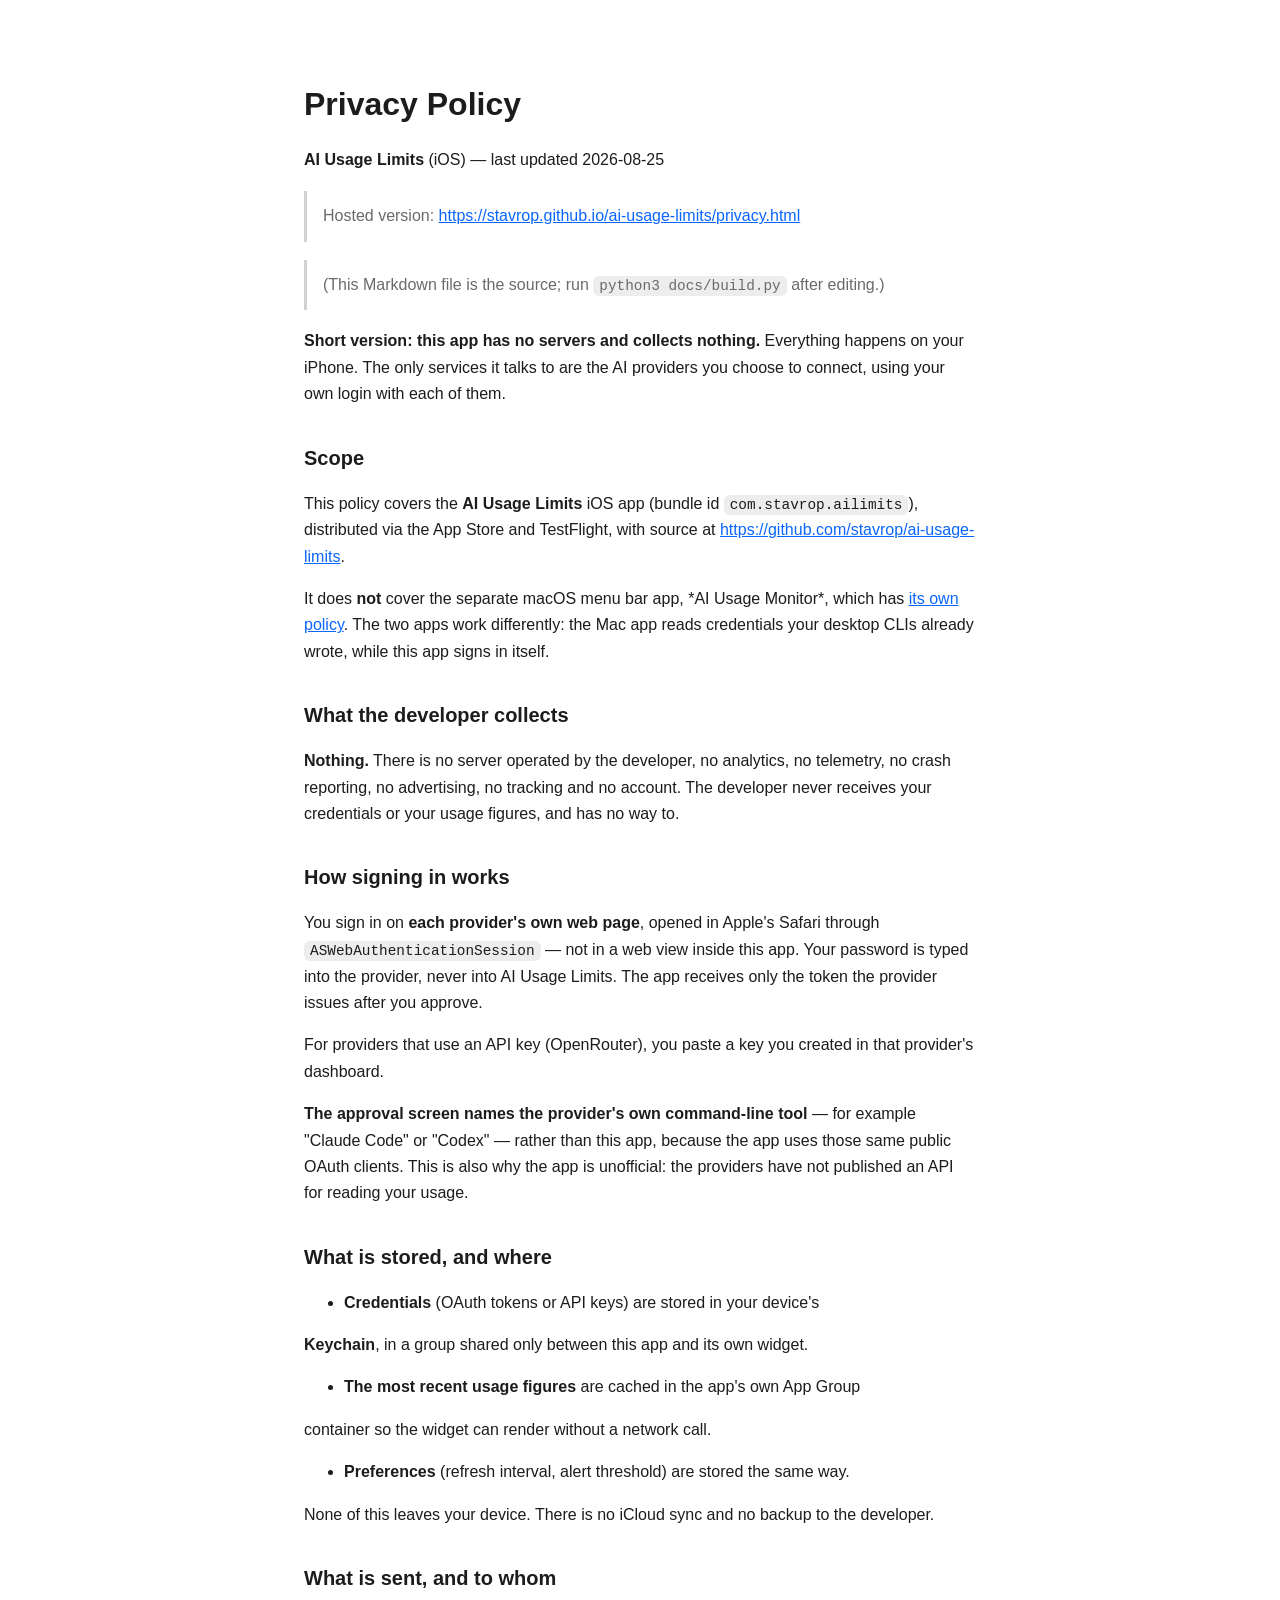
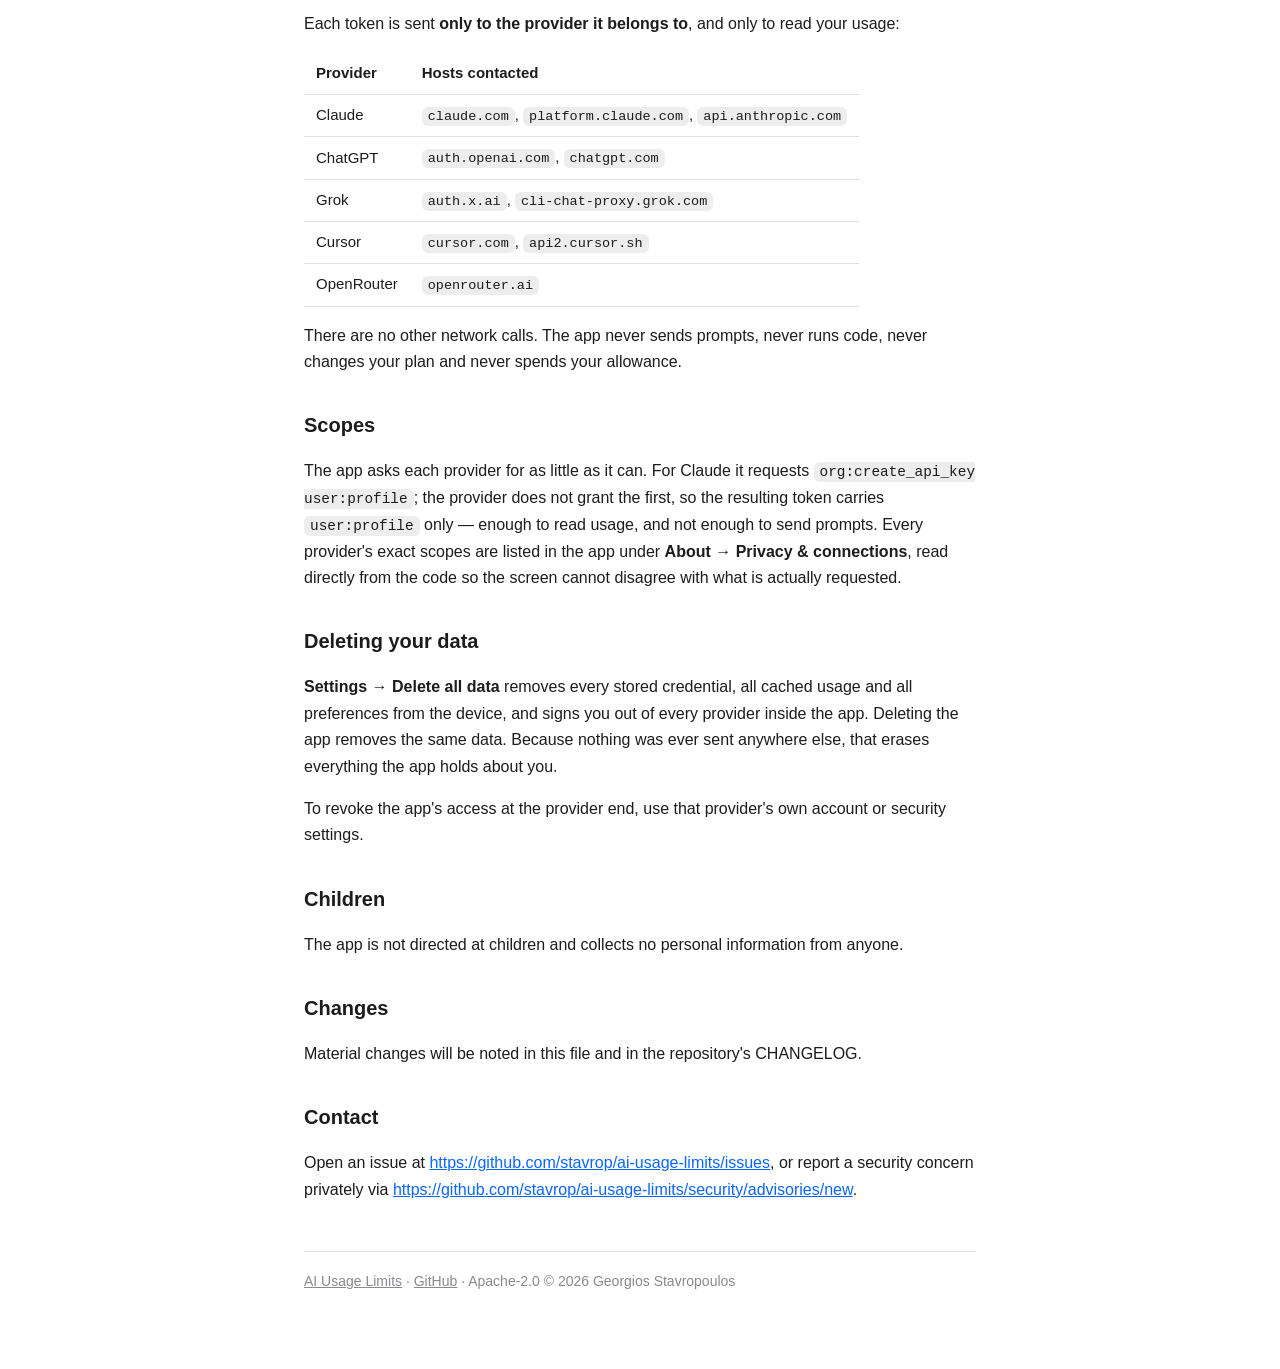
==== docs/privacy.html @ bb5d36d5 "docs: GitHub Pages site, terms of service, and support links in the README Adds a Pages site under d" ====
<!doctype html>
<html lang="en">
<head>
<meta charset="utf-8">
<meta name="viewport" content="width=device-width, initial-scale=1">
<title>Privacy Policy — AI Usage Limits</title>
<link rel="stylesheet" href="style.css">
</head>
<body>
<div class="wrap">
<h1>Privacy Policy</h1>
<p><strong>AI Usage Limits</strong> (iOS) — last updated 2026-08-25</p>
<blockquote>Hosted version: <a href="https://stavrop.github.io/ai-usage-limits/privacy.html">https://stavrop.github.io/ai-usage-limits/privacy.html</a></blockquote>
<blockquote>(This Markdown file is the source; run <code>python3 docs/build.py</code> after editing.)</blockquote>
<p><strong>Short version: this app has no servers and collects nothing.</strong> Everything happens on your iPhone. The only services it talks to are the AI providers you choose to connect, using your own login with each of them.</p>
<h2>Scope</h2>
<p>This policy covers the <strong>AI Usage Limits</strong> iOS app (bundle id <code>com.stavrop.ailimits</code>), distributed via the App Store and TestFlight, with source at <a href="https://github.com/stavrop/ai-usage-limits">https://github.com/stavrop/ai-usage-limits</a>.</p>
<p>It does <strong>not</strong> cover the separate macOS menu bar app, *AI Usage Monitor*, which has <a href="https://stavrop.github.io/ai-usage-monitor/privacy.html">its own policy</a>. The two apps work differently: the Mac app reads credentials your desktop CLIs already wrote, while this app signs in itself.</p>
<h2>What the developer collects</h2>
<p><strong>Nothing.</strong> There is no server operated by the developer, no analytics, no telemetry, no crash reporting, no advertising, no tracking and no account. The developer never receives your credentials or your usage figures, and has no way to.</p>
<h2>How signing in works</h2>
<p>You sign in on <strong>each provider&#x27;s own web page</strong>, opened in Apple&#x27;s Safari through <code>ASWebAuthenticationSession</code> — not in a web view inside this app. Your password is typed into the provider, never into AI Usage Limits. The app receives only the token the provider issues after you approve.</p>
<p>For providers that use an API key (OpenRouter), you paste a key you created in that provider&#x27;s dashboard.</p>
<p><strong>The approval screen names the provider&#x27;s own command-line tool</strong> — for example &quot;Claude Code&quot; or &quot;Codex&quot; — rather than this app, because the app uses those same public OAuth clients. This is also why the app is unofficial: the providers have not published an API for reading your usage.</p>
<h2>What is stored, and where</h2>
<ul>
<li><strong>Credentials</strong> (OAuth tokens or API keys) are stored in your device&#x27;s</li>
</ul>
<p><strong>Keychain</strong>, in a group shared only between this app and its own widget.</p>
<ul>
<li><strong>The most recent usage figures</strong> are cached in the app&#x27;s own App Group</li>
</ul>
<p>container so the widget can render without a network call.</p>
<ul>
<li><strong>Preferences</strong> (refresh interval, alert threshold) are stored the same way.</li>
</ul>
<p>None of this leaves your device. There is no iCloud sync and no backup to the developer.</p>
<h2>What is sent, and to whom</h2>
<p>Each token is sent <strong>only to the provider it belongs to</strong>, and only to read your usage:</p>
<table>
<tr><th>Provider</th><th>Hosts contacted</th></tr>
<tr><td>Claude</td><td><code>claude.com</code>, <code>platform.claude.com</code>, <code>api.anthropic.com</code></td></tr>
<tr><td>ChatGPT</td><td><code>auth.openai.com</code>, <code>chatgpt.com</code></td></tr>
<tr><td>Grok</td><td><code>auth.x.ai</code>, <code>cli-chat-proxy.grok.com</code></td></tr>
<tr><td>Cursor</td><td><code>cursor.com</code>, <code>api2.cursor.sh</code></td></tr>
<tr><td>OpenRouter</td><td><code>openrouter.ai</code></td></tr>
</table>
<p>There are no other network calls. The app never sends prompts, never runs code, never changes your plan and never spends your allowance.</p>
<h2>Scopes</h2>
<p>The app asks each provider for as little as it can. For Claude it requests <code>org:create_api_key user:profile</code>; the provider does not grant the first, so the resulting token carries <code>user:profile</code> only — enough to read usage, and not enough to send prompts. Every provider&#x27;s exact scopes are listed in the app under <strong>About → Privacy &amp; connections</strong>, read directly from the code so the screen cannot disagree with what is actually requested.</p>
<h2>Deleting your data</h2>
<p><strong>Settings → Delete all data</strong> removes every stored credential, all cached usage and all preferences from the device, and signs you out of every provider inside the app. Deleting the app removes the same data. Because nothing was ever sent anywhere else, that erases everything the app holds about you.</p>
<p>To revoke the app&#x27;s access at the provider end, use that provider&#x27;s own account or security settings.</p>
<h2>Children</h2>
<p>The app is not directed at children and collects no personal information from anyone.</p>
<h2>Changes</h2>
<p>Material changes will be noted in this file and in the repository&#x27;s CHANGELOG.</p>
<h2>Contact</h2>
<p>Open an issue at <a href="https://github.com/stavrop/ai-usage-limits/issues">https://github.com/stavrop/ai-usage-limits/issues</a>, or report a security concern privately via <a href="https://github.com/stavrop/ai-usage-limits/security/advisories/new">https://github.com/stavrop/ai-usage-limits/security/advisories/new</a>.</p>
<footer>
  <a href="index.html">AI Usage Limits</a> &middot;
  <a href="https://github.com/stavrop/ai-usage-limits">GitHub</a> &middot;
  Apache-2.0 &copy; 2026 Georgios Stavropoulos
</footer>
</div>
</body>
</html>
---- docs/style.css ----
:root { color-scheme: light dark; }
* { box-sizing: border-box; }
body { margin:0; font:16px/1.65 -apple-system,BlinkMacSystemFont,"Segoe UI",Roboto,Helvetica,Arial,sans-serif; color:#1c1c1e; background:#fff; }
@media (prefers-color-scheme: dark){ body{ color:#e7e7ea; background:#0b0b0d; } }
.wrap{ max-width:720px; margin:0 auto; padding:56px 24px 80px; }
.center{ text-align:center; }
a{ color:#0a66ff; } @media (prefers-color-scheme: dark){ a{ color:#6ea8fe; } }
.glyph{ width:84px; height:84px; border-radius:20px; background:linear-gradient(135deg,#f0913a,#f0913aaa); display:inline-flex; align-items:center; justify-content:center; font-size:42px; box-shadow:0 8px 24px rgba(240,145,58,.35); }
h1{ font-size:32px; margin:22px 0 6px; }
h2{ font-size:20px; margin:34px 0 10px; }
h3{ font-size:17px; margin:24px 0 8px; }
.tag{ color:#8a8a8e; font-size:18px; margin:0 0 24px; }
table{ border-collapse:collapse; width:100%; font-size:15px; margin:12px 0; display:block; overflow-x:auto; }
th,td{ text-align:left; padding:8px 12px; border-bottom:1px solid rgba(127,127,127,.25); }
code{ font-family:ui-monospace,SFMono-Regular,Menlo,monospace; font-size:.9em; background:rgba(127,127,127,.14); padding:2px 6px; border-radius:6px; }
.links{ margin-top:28px; font-size:15px; } .links a{ margin:0 10px; }
.note{ color:#8a8a8e; font-size:13px; margin-top:28px; }
blockquote{ margin:18px 0; padding:12px 16px; border-left:3px solid rgba(127,127,127,.35); color:#6a6a6e; }
@media (prefers-color-scheme: dark){ blockquote{ color:#a0a0a6; } }
footer{ margin-top:48px; padding-top:18px; border-top:1px solid rgba(127,127,127,.2); font-size:14px; color:#8a8a8e; }
footer a{ color:inherit; }
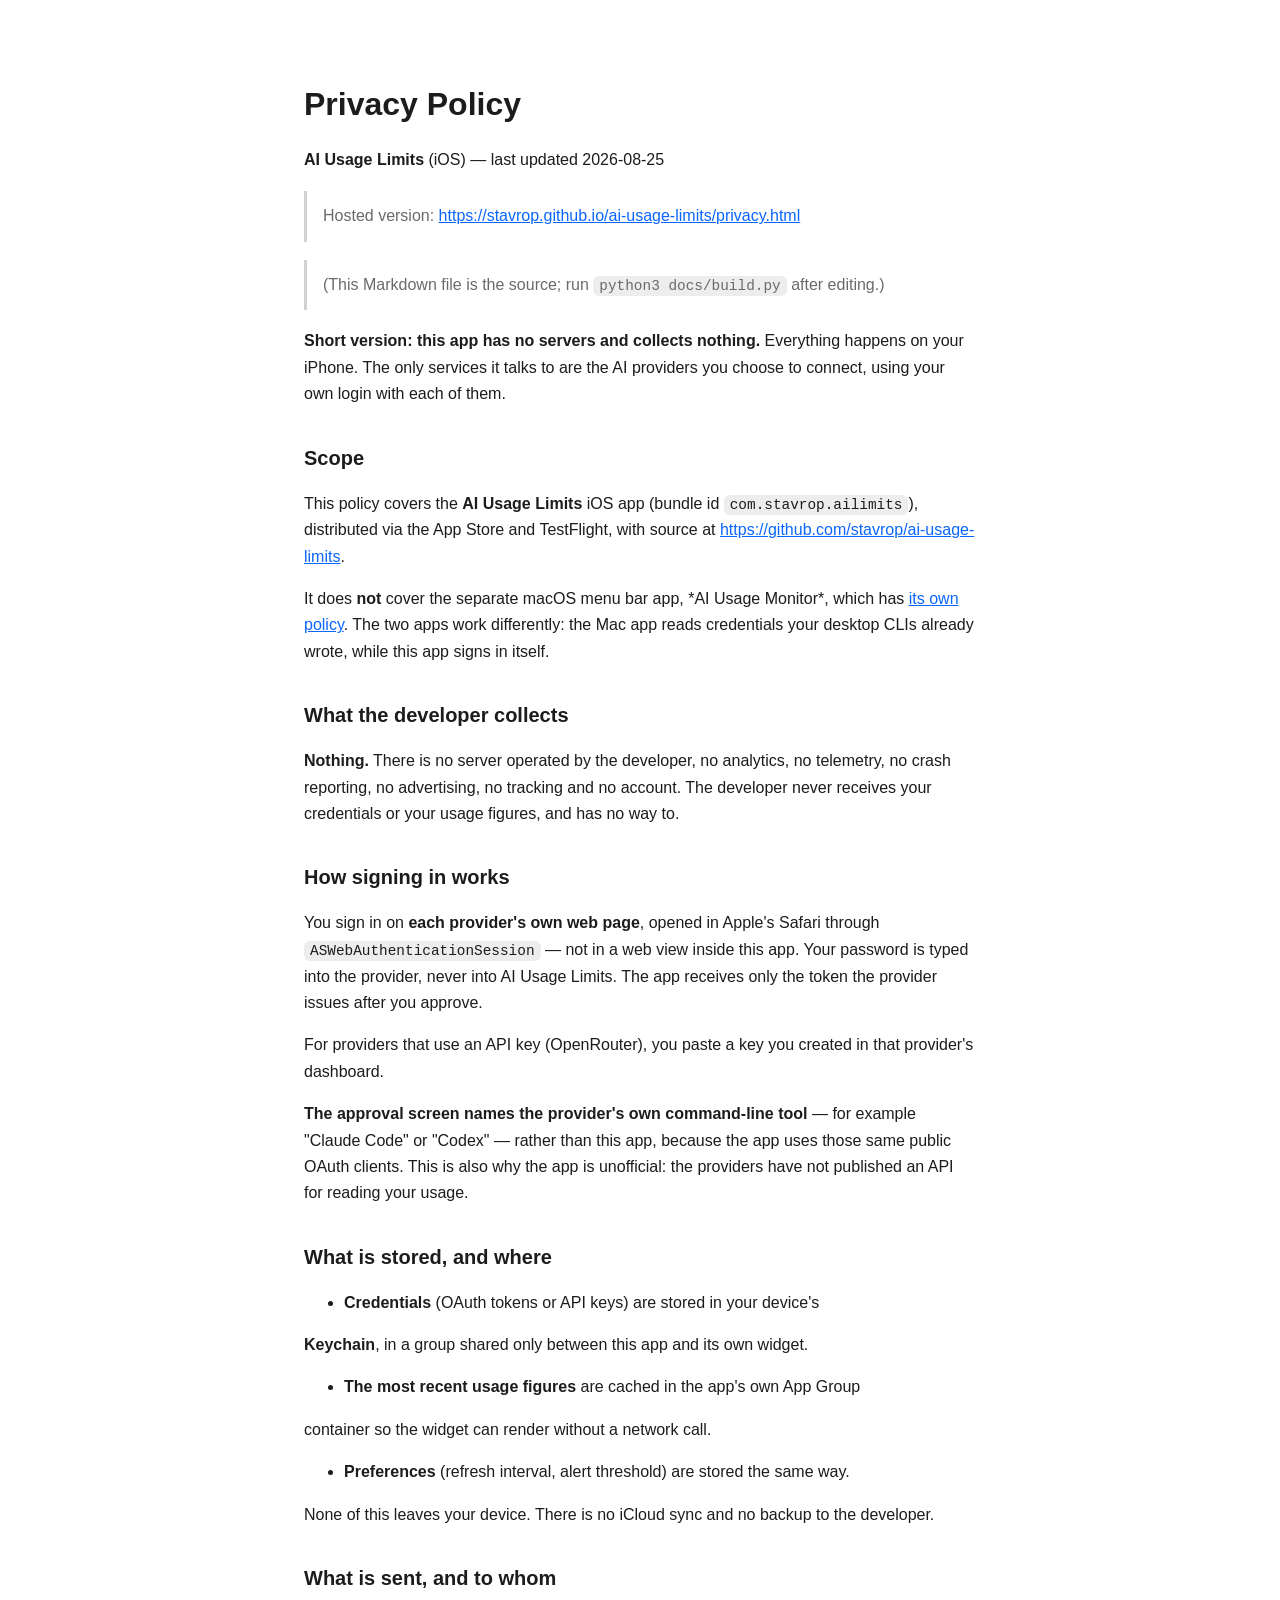
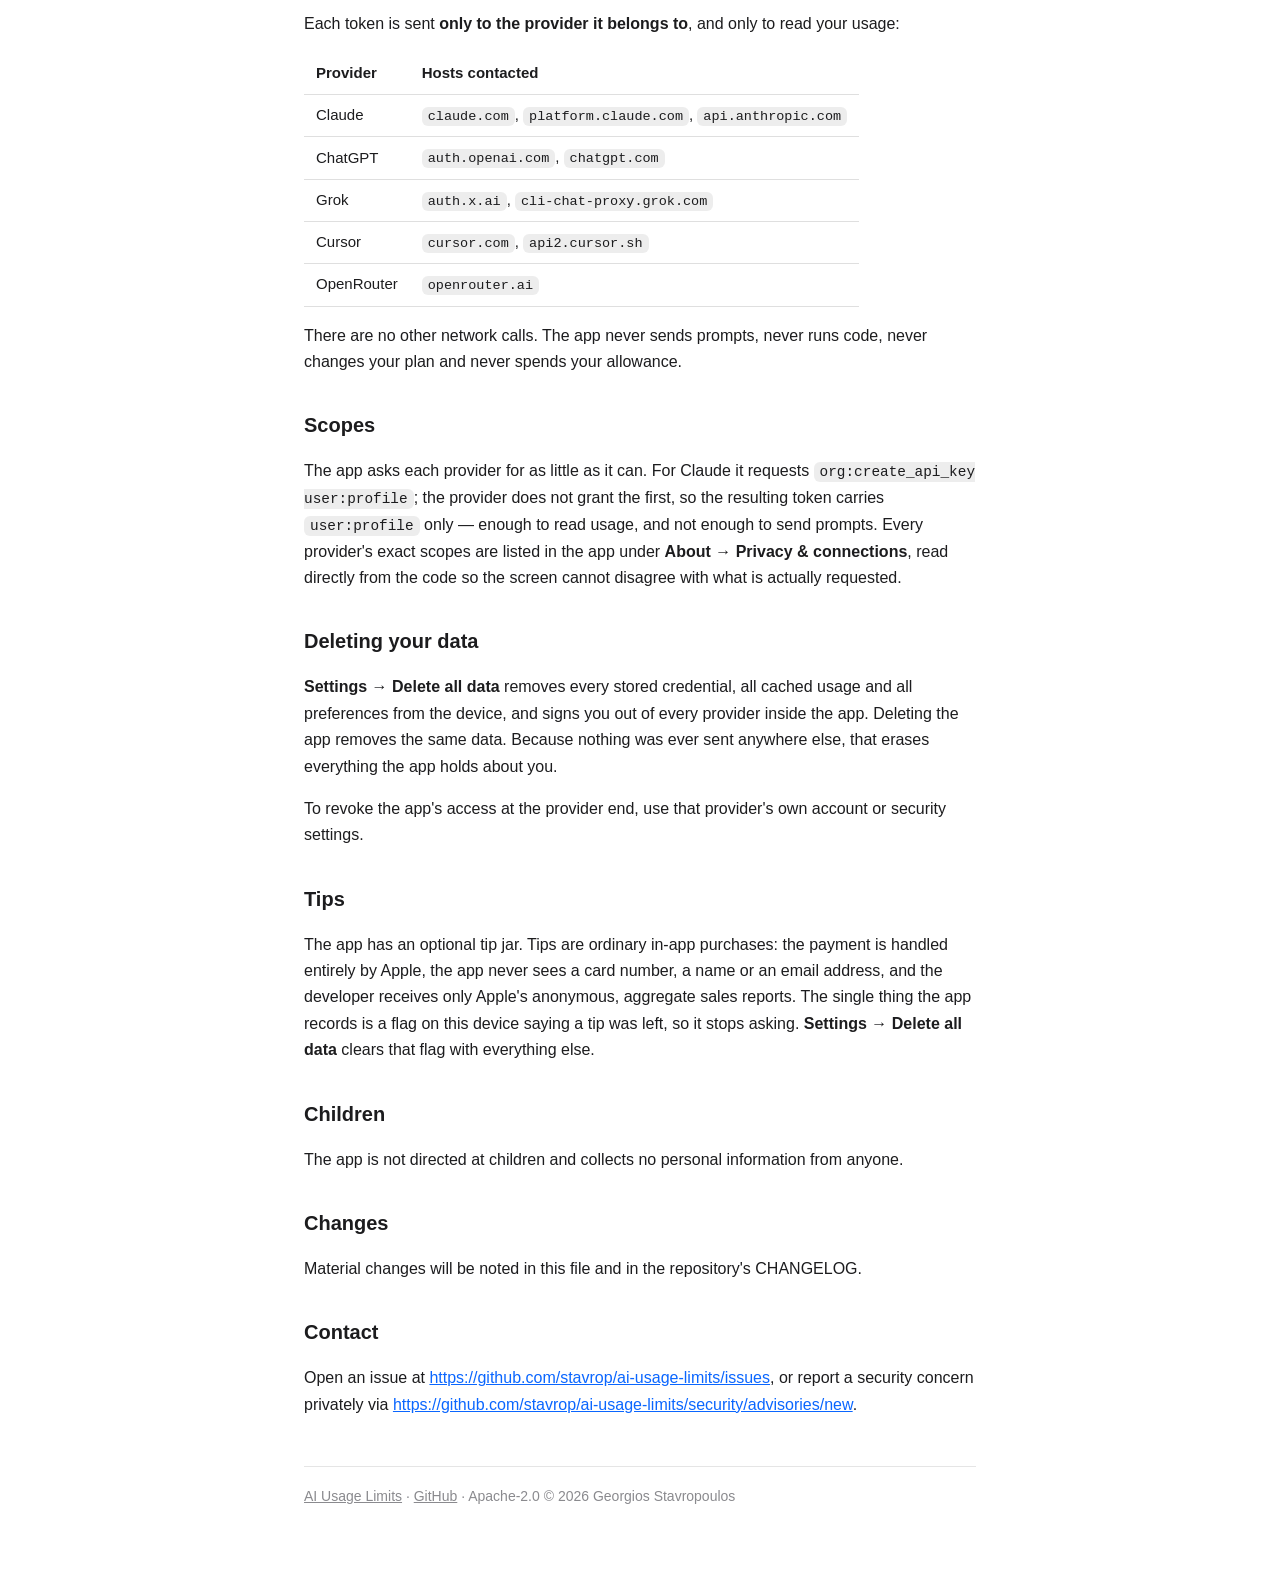
==== commit c3764c20: "feat: tip jar (three consumable IAPs), 1.1 (build 7) Puts back the support path removed in 1.0.1 (bu" ====
--- a/docs/privacy.html
+++ b/docs/privacy.html
@@ -51,6 +51,8 @@
 <h2>Deleting your data</h2>
 <p><strong>Settings → Delete all data</strong> removes every stored credential, all cached usage and all preferences from the device, and signs you out of every provider inside the app. Deleting the app removes the same data. Because nothing was ever sent anywhere else, that erases everything the app holds about you.</p>
 <p>To revoke the app&#x27;s access at the provider end, use that provider&#x27;s own account or security settings.</p>
+<h2>Tips</h2>
+<p>The app has an optional tip jar. Tips are ordinary in-app purchases: the payment is handled entirely by Apple, the app never sees a card number, a name or an email address, and the developer receives only Apple&#x27;s anonymous, aggregate sales reports. The single thing the app records is a flag on this device saying a tip was left, so it stops asking. <strong>Settings → Delete all data</strong> clears that flag with everything else.</p>
 <h2>Children</h2>
 <p>The app is not directed at children and collects no personal information from anyone.</p>
 <h2>Changes</h2>
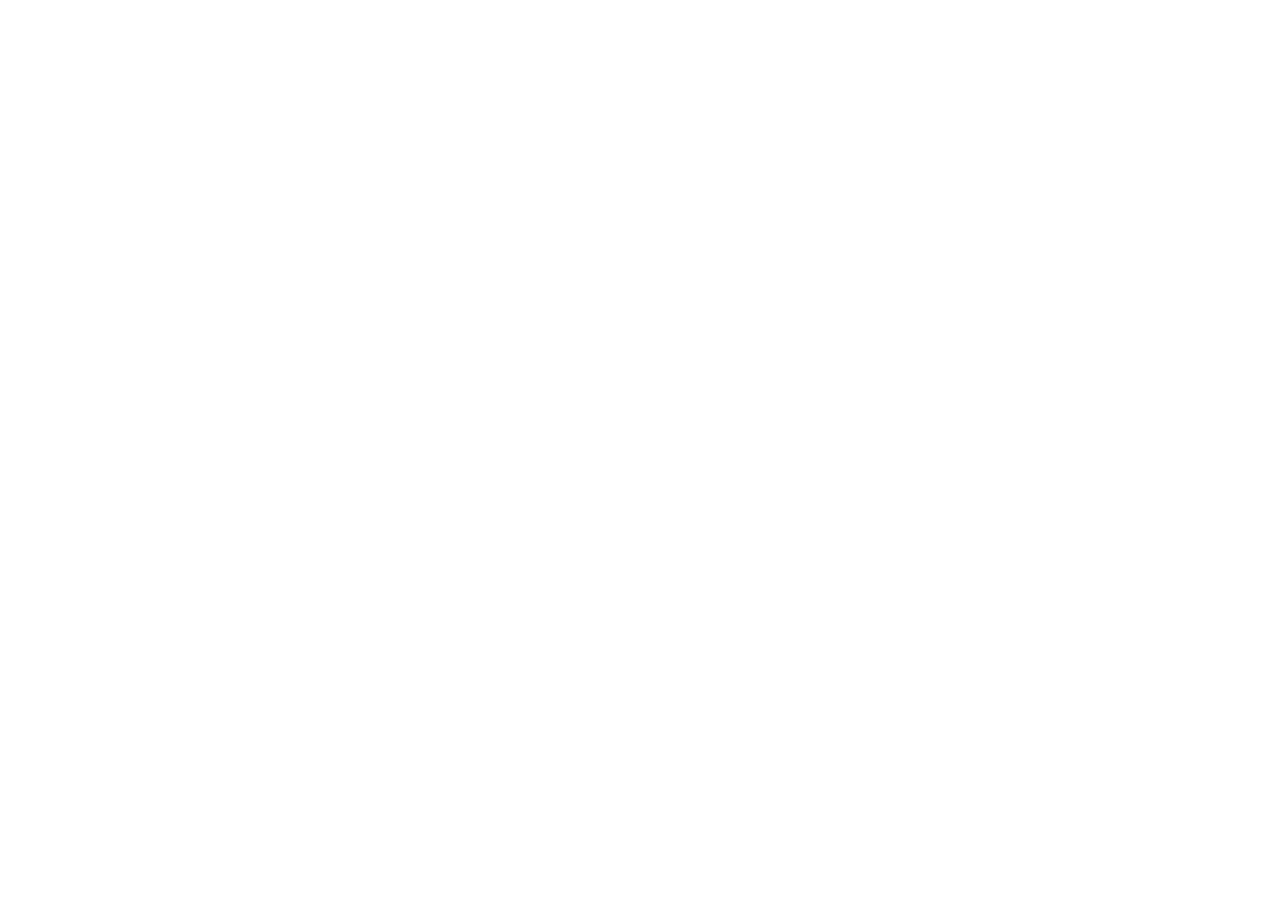
==== commit 9ad8d1a4: "Privacy/terms moved to georgiosstavropoulos.com Co-Authored-By: Claude Sonnet 5.5 <noreply@anthropic" ====
--- a/docs/privacy.html
+++ b/docs/privacy.html
@@ -1,69 +1,28 @@
 <!doctype html>
-<html lang="en">
+<html lang="en-GB">
 <head>
 <meta charset="utf-8">
 <meta name="viewport" content="width=device-width, initial-scale=1">
-<title>Privacy Policy — AI Usage Limits</title>
-<link rel="stylesheet" href="style.css">
+<title>This page has moved</title>
+<meta name="robots" content="noindex">
+<meta http-equiv="refresh" content="0; url=https://www.georgiosstavropoulos.com/privacy#ai-usage-limits">
+<link rel="canonical" href="https://www.georgiosstavropoulos.com/privacy#ai-usage-limits">
+<style>
+  :root { color-scheme: dark; }
+  body { margin: 0; min-height: 100vh; display: flex; align-items: center; justify-content: center;
+    background: #0e0f12; color: #e6e7ea; font-family: -apple-system, BlinkMacSystemFont, "Segoe UI", Helvetica, Arial, sans-serif;
+    line-height: 1.6; padding: 24px; box-sizing: border-box; }
+  main { max-width: 480px; }
+  h1 { font-size: 1.5rem; margin: 0 0 12px; }
+  a { color: #7db4ff; word-break: break-all; }
+</style>
 </head>
 <body>
-<div class="wrap">
-<h1>Privacy Policy</h1>
-<p><strong>AI Usage Limits</strong> (iOS) — last updated 2026-08-25</p>
-<blockquote>Hosted version: <a href="https://stavrop.github.io/ai-usage-limits/privacy.html">https://stavrop.github.io/ai-usage-limits/privacy.html</a></blockquote>
-<blockquote>(This Markdown file is the source; run <code>python3 docs/build.py</code> after editing.)</blockquote>
-<p><strong>Short version: this app has no servers and collects nothing.</strong> Everything happens on your iPhone. The only services it talks to are the AI providers you choose to connect, using your own login with each of them.</p>
-<h2>Scope</h2>
-<p>This policy covers the <strong>AI Usage Limits</strong> iOS app (bundle id <code>com.stavrop.ailimits</code>), distributed via the App Store and TestFlight, with source at <a href="https://github.com/stavrop/ai-usage-limits">https://github.com/stavrop/ai-usage-limits</a>.</p>
-<p>It does <strong>not</strong> cover the separate macOS menu bar app, *AI Usage Monitor*, which has <a href="https://stavrop.github.io/ai-usage-monitor/privacy.html">its own policy</a>. The two apps work differently: the Mac app reads credentials your desktop CLIs already wrote, while this app signs in itself.</p>
-<h2>What the developer collects</h2>
-<p><strong>Nothing.</strong> There is no server operated by the developer, no analytics, no telemetry, no crash reporting, no advertising, no tracking and no account. The developer never receives your credentials or your usage figures, and has no way to.</p>
-<h2>How signing in works</h2>
-<p>You sign in on <strong>each provider&#x27;s own web page</strong>, opened in Apple&#x27;s Safari through <code>ASWebAuthenticationSession</code> — not in a web view inside this app. Your password is typed into the provider, never into AI Usage Limits. The app receives only the token the provider issues after you approve.</p>
-<p>For providers that use an API key (OpenRouter), you paste a key you created in that provider&#x27;s dashboard.</p>
-<p><strong>The approval screen names the provider&#x27;s own command-line tool</strong> — for example &quot;Claude Code&quot; or &quot;Codex&quot; — rather than this app, because the app uses those same public OAuth clients. This is also why the app is unofficial: the providers have not published an API for reading your usage.</p>
-<h2>What is stored, and where</h2>
-<ul>
-<li><strong>Credentials</strong> (OAuth tokens or API keys) are stored in your device&#x27;s</li>
-</ul>
-<p><strong>Keychain</strong>, in a group shared only between this app and its own widget.</p>
-<ul>
-<li><strong>The most recent usage figures</strong> are cached in the app&#x27;s own App Group</li>
-</ul>
-<p>container so the widget can render without a network call.</p>
-<ul>
-<li><strong>Preferences</strong> (refresh interval, alert threshold) are stored the same way.</li>
-</ul>
-<p>None of this leaves your device. There is no iCloud sync and no backup to the developer.</p>
-<h2>What is sent, and to whom</h2>
-<p>Each token is sent <strong>only to the provider it belongs to</strong>, and only to read your usage:</p>
-<table>
-<tr><th>Provider</th><th>Hosts contacted</th></tr>
-<tr><td>Claude</td><td><code>claude.com</code>, <code>platform.claude.com</code>, <code>api.anthropic.com</code></td></tr>
-<tr><td>ChatGPT</td><td><code>auth.openai.com</code>, <code>chatgpt.com</code></td></tr>
-<tr><td>Grok</td><td><code>auth.x.ai</code>, <code>cli-chat-proxy.grok.com</code></td></tr>
-<tr><td>Cursor</td><td><code>cursor.com</code>, <code>api2.cursor.sh</code></td></tr>
-<tr><td>OpenRouter</td><td><code>openrouter.ai</code></td></tr>
-</table>
-<p>There are no other network calls. The app never sends prompts, never runs code, never changes your plan and never spends your allowance.</p>
-<h2>Scopes</h2>
-<p>The app asks each provider for as little as it can. For Claude it requests <code>org:create_api_key user:profile</code>; the provider does not grant the first, so the resulting token carries <code>user:profile</code> only — enough to read usage, and not enough to send prompts. Every provider&#x27;s exact scopes are listed in the app under <strong>About → Privacy &amp; connections</strong>, read directly from the code so the screen cannot disagree with what is actually requested.</p>
-<h2>Deleting your data</h2>
-<p><strong>Settings → Delete all data</strong> removes every stored credential, all cached usage and all preferences from the device, and signs you out of every provider inside the app. Deleting the app removes the same data. Because nothing was ever sent anywhere else, that erases everything the app holds about you.</p>
-<p>To revoke the app&#x27;s access at the provider end, use that provider&#x27;s own account or security settings.</p>
-<h2>Tips</h2>
-<p>The app has an optional tip jar. Tips are ordinary in-app purchases: the payment is handled entirely by Apple, the app never sees a card number, a name or an email address, and the developer receives only Apple&#x27;s anonymous, aggregate sales reports. The single thing the app records is a flag on this device saying a tip was left, so it stops asking. <strong>Settings → Delete all data</strong> clears that flag with everything else.</p>
-<h2>Children</h2>
-<p>The app is not directed at children and collects no personal information from anyone.</p>
-<h2>Changes</h2>
-<p>Material changes will be noted in this file and in the repository&#x27;s CHANGELOG.</p>
-<h2>Contact</h2>
-<p>Open an issue at <a href="https://github.com/stavrop/ai-usage-limits/issues">https://github.com/stavrop/ai-usage-limits/issues</a>, or report a security concern privately via <a href="https://github.com/stavrop/ai-usage-limits/security/advisories/new">https://github.com/stavrop/ai-usage-limits/security/advisories/new</a>.</p>
-<footer>
-  <a href="index.html">AI Usage Limits</a> &middot;
-  <a href="https://github.com/stavrop/ai-usage-limits">GitHub</a> &middot;
-  Apache-2.0 &copy; 2026 Georgios Stavropoulos
-</footer>
-</div>
+<main>
+  <h1>This page has moved</h1>
+  <p>The privacy policy for this app now lives on georgiosstavropoulos.com. If you are not redirected automatically, please follow this link:</p>
+  <p><a href="https://www.georgiosstavropoulos.com/privacy#ai-usage-limits">https://www.georgiosstavropoulos.com/privacy#ai-usage-limits</a></p>
+</main>
+<script>location.replace("https://www.georgiosstavropoulos.com/privacy#ai-usage-limits");</script>
 </body>
 </html>
